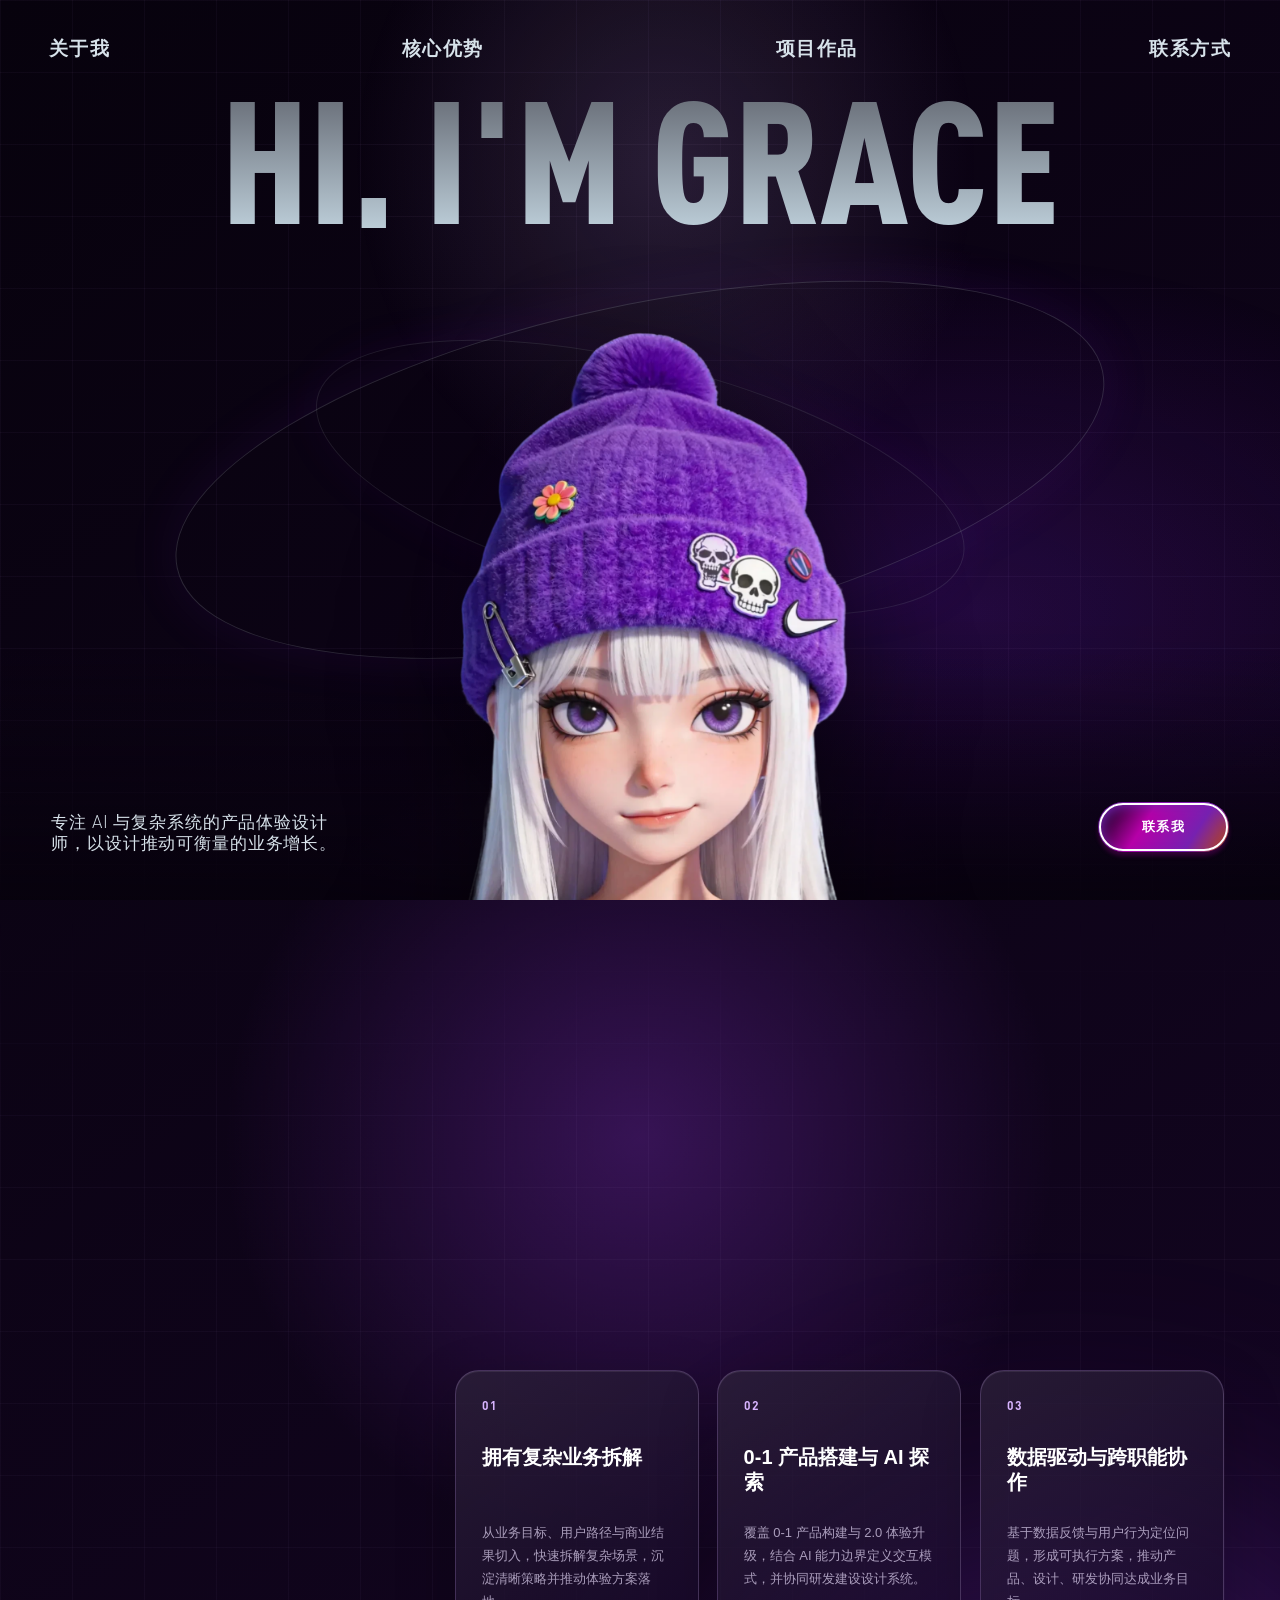
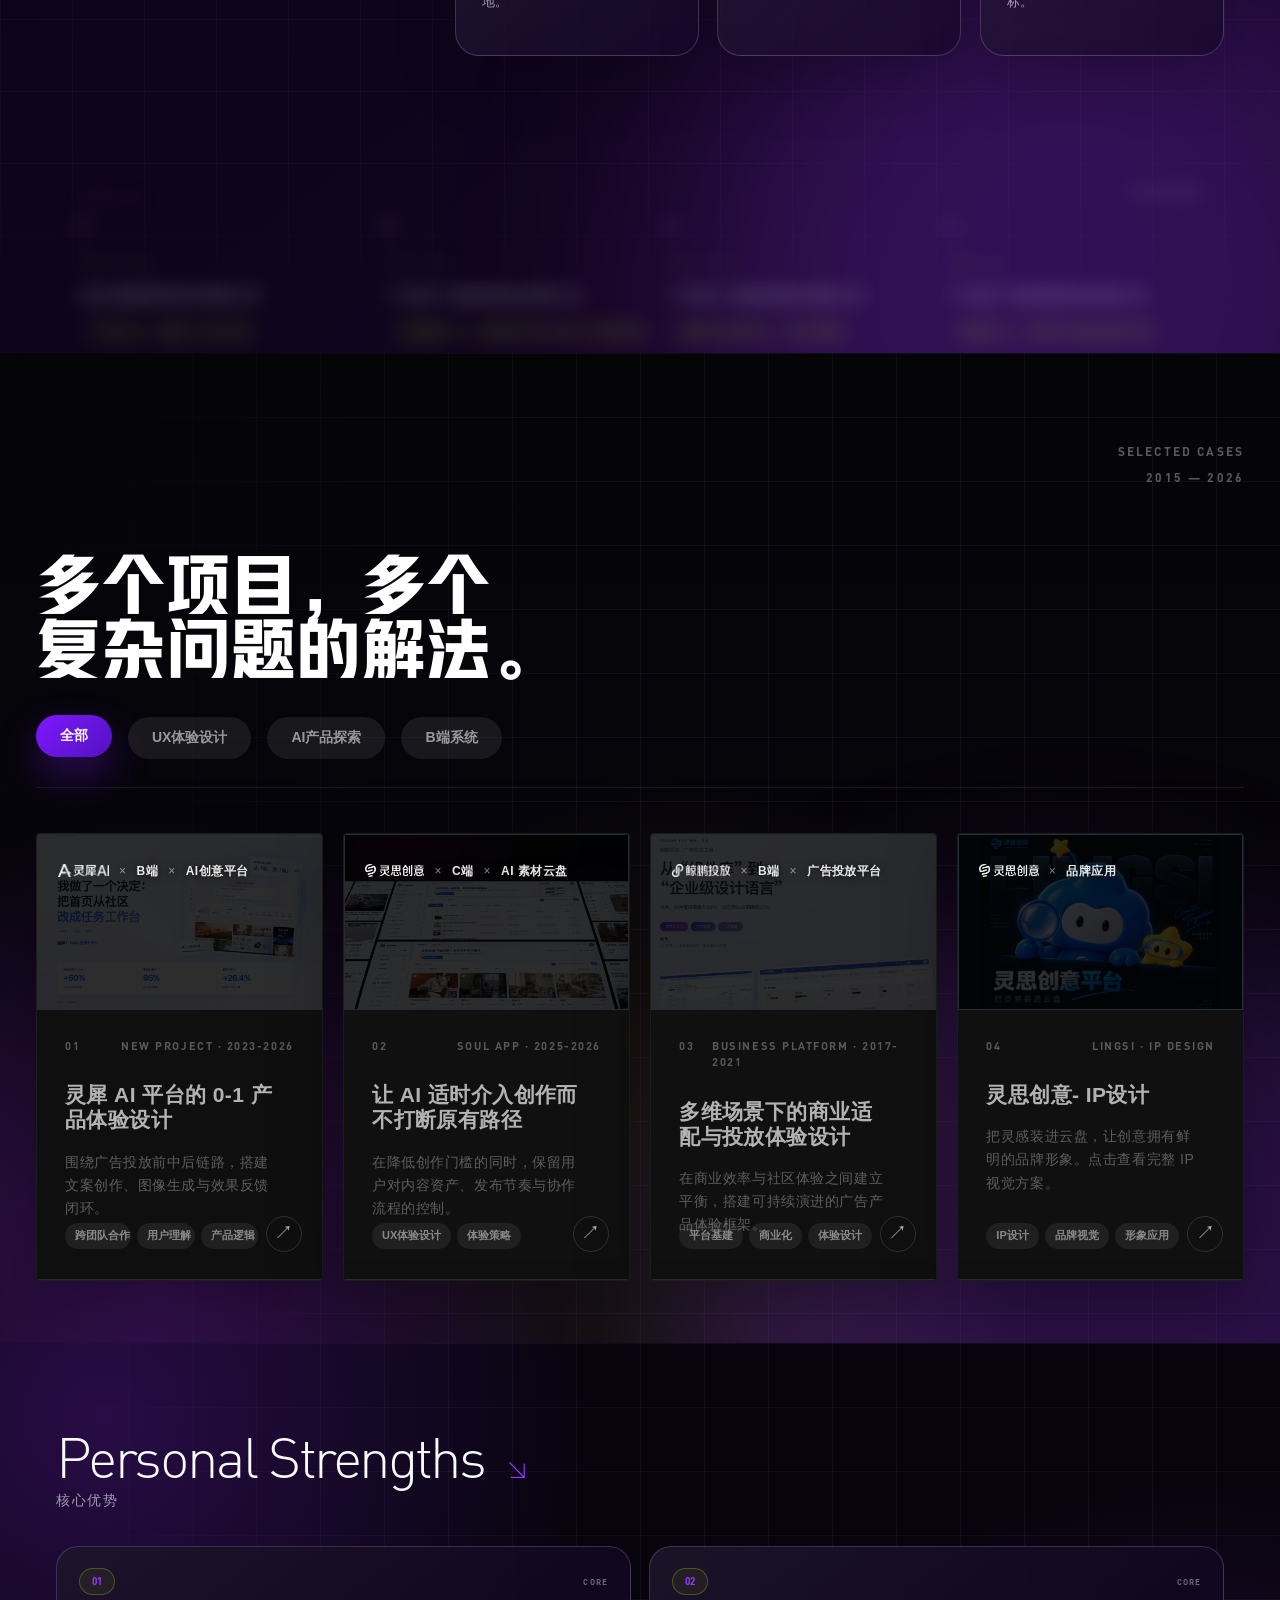
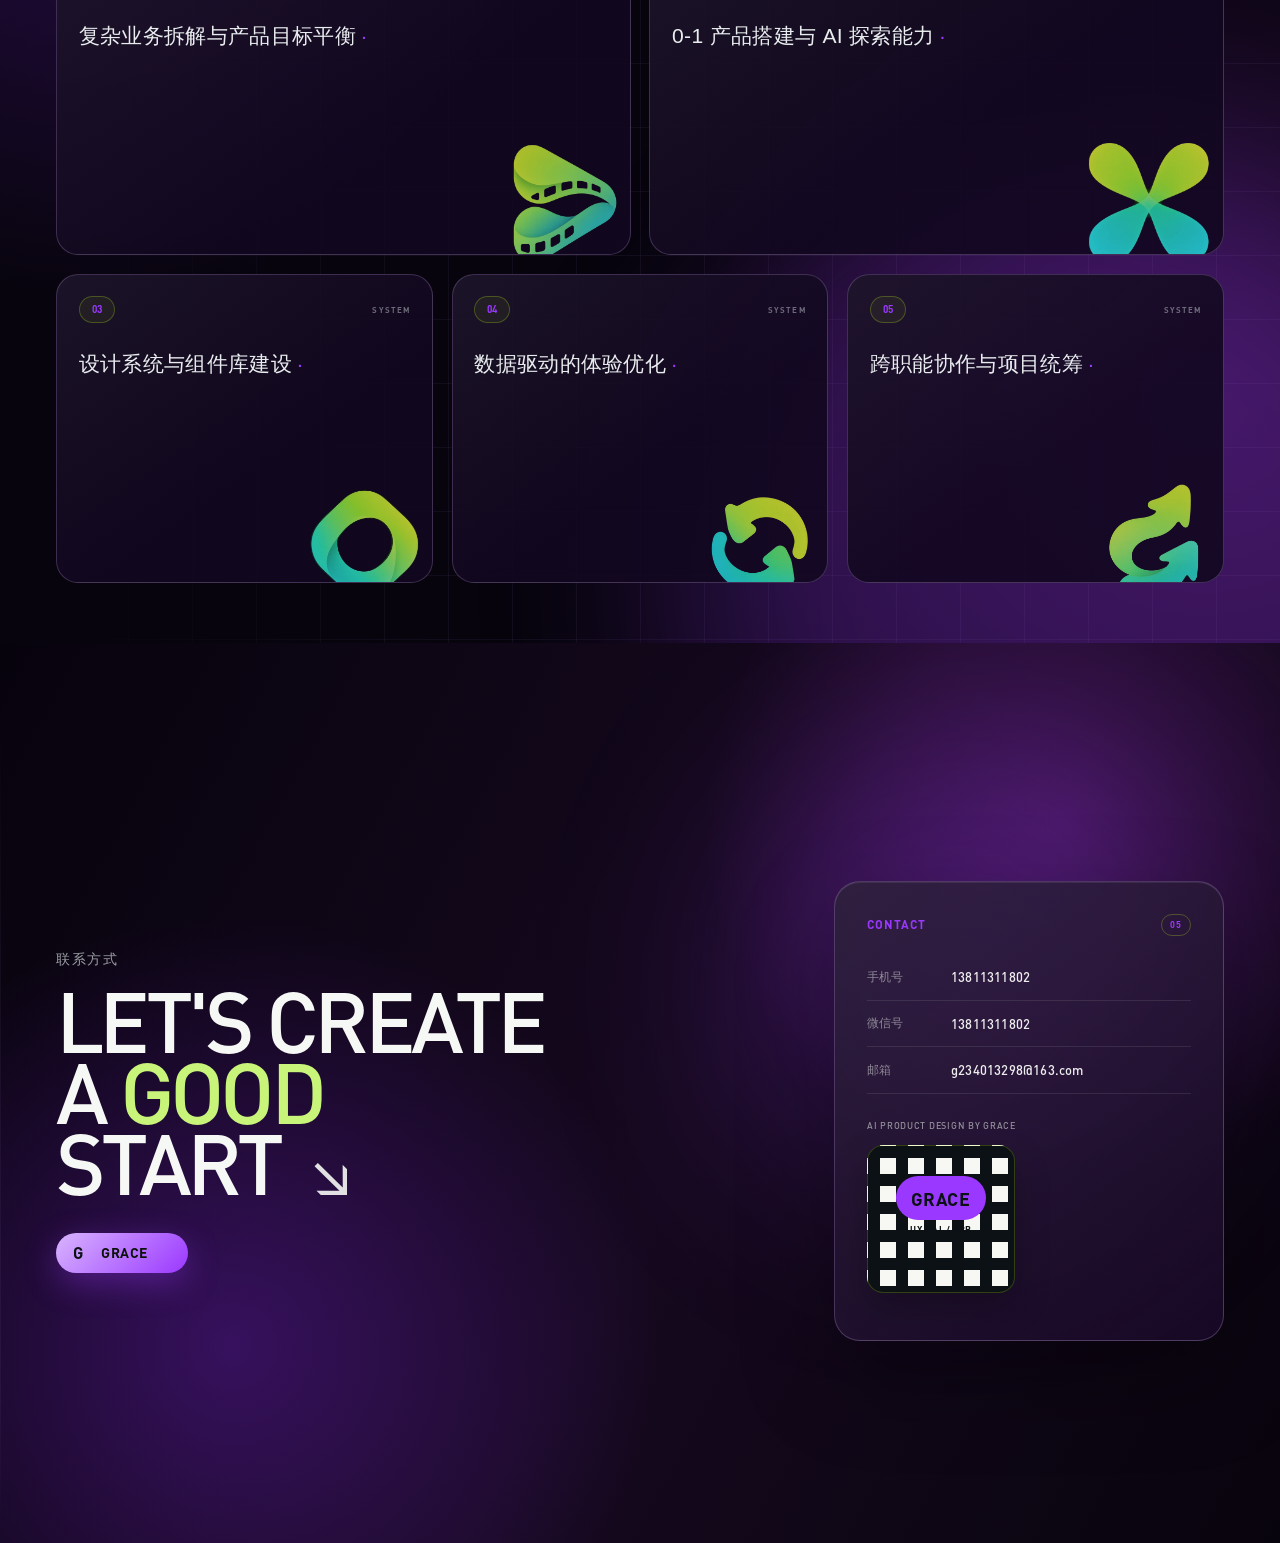
==== index.html @ 40033e13 "Deploy portfolio site" ====
<!DOCTYPE html>
<html lang="zh-CN">
  <head>
    <meta charset="utf-8" />
    <meta name="viewport" content="width=device-width, initial-scale=1" />
    <title>Grace - 资深产品体验设计师作品集</title>
    <meta name="description" content="Grace 的资深产品体验设计师作品集，聚焦 AI 产品、B 端体验、设计系统与商业增长。" />
    <link rel="stylesheet" href="./style.css?v=card-tags-6" />
  </head>
  <body>
    <main class="portfolio-page">
      <header class="site-header portfolio-fixed-nav" aria-label="主导航">
        <a class="brand" href="#home" aria-label="返回首页">
          <span class="brand-mark brand-initial" aria-hidden="true">G</span>
          <span class="brand-name">GRACE</span>
        </a>
        <nav class="primary-nav" aria-label="作品集导航">
          <a href="#experience">工作经历</a>
          <a href="#works">重点项目</a>
          <a href="#strengths">核心优势</a>
        </nav>
        <a class="contact" href="#contact" aria-label="前往联系方式">
          <span class="contact-label">联系方式</span>
        </a>
      </header>

      <section class="portfolio-shell creator-hero" id="home" aria-label="GRACE PORTFOLIO">
        <nav class="creator-nav" aria-label="首屏导航">
          <a href="#experience">关于我</a>
          <a href="#strengths">核心优势</a>
          <a href="#works">项目作品</a>
          <a href="#contact">联系方式</a>
        </nav>

        <div class="creator-heading-wrap" aria-labelledby="hero-title">
          <h1 id="hero-title" class="creator-heading">Hi, i'm Grace</h1>
        </div>

        <div class="hero-magnet" aria-hidden="true">
          <img class="hero-girl" src="./hero-girl.png" alt="" />
        </div>

        <div class="hero-orbit hero-orbit-one" aria-hidden="true"></div>
        <div class="hero-orbit hero-orbit-two" aria-hidden="true"></div>
        <div class="hero-cursor" aria-hidden="true"></div>

        <div class="creator-bottom">
          <p>专注 AI 与复杂系统的产品体验设计师，以设计推动可衡量的业务增长。</p>
          <a class="creator-contact-button" href="#contact">联系我</a>
          <a class="creator-mobile-button" href="#contact">联系我</a>
        </div>
      </section>

      <section class="experience-section" id="experience" aria-labelledby="experience-title">
        <div class="experience-glow" aria-hidden="true"></div>
        <div class="experience-inner scroll-reveal">
          <header class="experience-heading">
            <p>个人经历</p>
            <h2 id="experience-title">WORK EXPERIENCE <span aria-hidden="true">↘</span></h2>
          </header>

          <div class="experience-profile">
            <figure class="experience-portrait">
              <img src="./grace-photo.png" alt="Grace 真实照片" />
              <span class="experience-cursor-tag" aria-hidden="true">
                <span class="experience-cursor-tag-inner">10 YEARS / AI PRODUCT DESIGNER</span>
              </span>
            </figure>

            <div class="experience-about">
              <p class="experience-eyebrow">ABOUT ME</p>
              <h3><span>HI 我是Grace</span><span>UX体验设计师</span></h3>
              <p class="experience-intro">
                资深产品体验设计师，聚焦 AI 产品方向。具备 10 年产品体验与 UI/UX 设计经验，覆盖 0-1 产品搭建、版本迭代、设计系统建设，以及大模型能力与 Agent 工作流在业务场景中的体验落地。
              </p>
              <div class="core-advantages" aria-label="核心优势">
                <article class="advantage-card">
                  <span>01</span>
                  <h4>拥有复杂业务拆解</h4>
                  <p>从业务目标、用户路径与商业结果切入，快速拆解复杂场景，沉淀清晰策略并推动体验方案落地。</p>
                </article>
                <article class="advantage-card">
                  <span>02</span>
                  <h4>0-1 产品搭建与 AI 探索</h4>
                  <p>覆盖 0-1 产品构建与 2.0 体验升级，结合 AI 能力边界定义交互模式，并协同研发建设设计系统。</p>
                </article>
                <article class="advantage-card">
                  <span>03</span>
                  <h4>数据驱动与跨职能协作</h4>
                  <p>基于数据反馈与用户行为定位问题，形成可执行方案，推动产品、设计、研发协同达成业务目标。</p>
                </article>
              </div>
            </div>
          </div>

          <div class="career-block">
            <div class="career-title-row">
              <p>CAREER PATH</p>
              <h3>工作经历</h3>
            </div>
            <div class="career-timeline">
              <article class="career-item">
                <div class="career-marker" aria-hidden="true"></div>
                <time>2015.07 - 2017.02</time>
                <h4>北京浩游网讯科技有限公司</h4>
                <strong>产品中心 · 高级 UI 设计师</strong>
              </article>
              <article class="career-item">
                <div class="career-marker" aria-hidden="true"></div>
                <time>2017.04 - 2021.12</time>
                <h4>广东省广告集团股份有限公司</h4>
                <strong>大数据中心 · 高级交互设计师 / 技术经理</strong>
              </article>
              <article class="career-item">
                <div class="career-marker" aria-hidden="true"></div>
                <time>2022.01 - 2022.12</time>
                <h4>广东省广告集团股份有限公司</h4>
                <strong>创新与发展中心 · 技术经理</strong>
              </article>
              <article class="career-item">
                <div class="career-marker" aria-hidden="true"></div>
                <time>2023.01 - 至今</time>
                <h4>广东省广告集团股份有限公司</h4>
                <strong>数智中心 · 资深产品体验设计师</strong>
              </article>
            </div>
          </div>
        </div>
      </section>

      <section class="personal-works-section" id="works" aria-labelledby="personal-works-title">
        <div class="personal-works-glow" aria-hidden="true"></div>
        <div class="personal-works-inner scroll-reveal">
          <header class="personal-works-heading">
            <div>
              <h2 id="personal-works-title">多个项目，多个<br />复杂问题的解法。</h2>
              <nav class="works-filter" aria-label="项目分类">
                <a class="is-active" href="#works">全部</a>
                <a href="#works">UX体验设计</a>
                <a href="#works">AI产品探索</a>
                <a href="#works">B端系统</a>
              </nav>
            </div>
            <p><span>SELECTED CASES</span><span>2015 — 2026</span></p>
          </header>
          <div class="personal-works-grid">
            <a class="personal-work-card" href="./projects/lingxi-ai/" aria-label="查看灵犀 AI 平台项目">
              <div class="personal-work-cover updated-project-cover">
                <img src="./works/cover-lingxi-ai-v2.png" alt="灵犀 AI 平台项目封面" />
                <div class="cover-product-meta"><img src="./works/logo-lingxi-ai.png" alt="灵犀 AI" /><span>B端</span><span>AI创意平台</span></div>
              </div>
              <div class="personal-work-copy">
                <p><span>01</span><span>NEW PROJECT · 2023-2026</span></p>
                <h3>灵犀 AI 平台的 0-1 产品体验设计</h3>
                <small>围绕广告投放前中后链路，搭建文案创作、图像生成与效果反馈闭环。</small>
                <ul><li>跨团队合作</li><li>用户理解</li><li>产品逻辑</li></ul>
                <span class="case-arrow" aria-hidden="true">↗</span>
              </div>
            </a>
            <a class="personal-work-card" href="./projects/lingsi/index.html" aria-label="查看灵思创意项目">
              <div class="personal-work-cover updated-project-cover">
                <img src="./works/cover-lingsi-platform.png" alt="灵思创意素材平台项目封面" />
                <div class="cover-product-meta"><img src="./works/logo-lingsi.png" alt="灵思创意" /><span>C端</span><span>AI 素材云盘</span></div>
              </div>
              <div class="personal-work-copy">
                <p><span>02</span><span>SOUL APP · 2025-2026</span></p>
                <h3>让 AI 适时介入创作而不打断原有路径</h3>
                <small>在降低创作门槛的同时，保留用户对内容资产、发布节奏与协作流程的控制。</small>
                <ul><li>UX体验设计</li><li>体验策略</li></ul>
                <span class="case-arrow" aria-hidden="true">↗</span>
              </div>
            </a>
            <a class="personal-work-card" href="./projects/jingpeng/" aria-label="查看鲸鹏投放系统项目">
              <div class="personal-work-cover updated-project-cover">
                <img src="./works/cover-jingpeng-v2.png" alt="鲸鹏投放系统项目封面" />
                <div class="cover-product-meta"><img src="./works/logo-jingpeng.png" alt="鲸鹏投放" /><span>B端</span><span>广告投放平台</span></div>
              </div>
              <div class="personal-work-copy">
                <p><span>03</span><span>BUSINESS PLATFORM · 2017-2021</span></p>
                <h3>多维场景下的商业适配与投放体验设计</h3>
                <small>在商业效率与社区体验之间建立平衡，搭建可持续演进的广告产品体验框架。</small>
                <ul><li>平台基建</li><li>商业化</li><li>体验设计</li></ul>
                <span class="case-arrow" aria-hidden="true">↗</span>
              </div>
            </a>
            <a class="personal-work-card" href="./projects/lingsi-ip/" aria-label="查看灵思创意- IP设计">
              <div class="personal-work-cover lingsi-ip-cover">
                <img src="./projects/lingsi-ip/cover.png" alt="灵思创意平台 IP：蓝色云朵与黄色星星，把灵感装进云盘" />
                <div class="cover-product-meta"><img src="./works/logo-lingsi.png" alt="灵思创意" /><span>品牌应用</span></div>
              </div>
              <div class="personal-work-copy">
                <p><span>04</span><span>LINGSI · IP DESIGN</span></p>
                <h3>灵思创意- IP设计</h3>
                <small>把灵感装进云盘，让创意拥有鲜明的品牌形象。点击查看完整 IP 视觉方案。</small>
                <ul><li>IP设计</li><li>品牌视觉</li><li>形象应用</li></ul>
                <span class="case-arrow" aria-hidden="true">↗</span>
              </div>
            </a>
          </div>
        </div>
      </section>

      <section class="strengths-section" id="strengths" aria-labelledby="strengths-title">
        <div class="strengths-glow" aria-hidden="true"></div>
        <div class="strengths-inner scroll-reveal">
          <header class="strengths-heading">
            <p>核心优势</p>
            <h2 id="strengths-title">Personal Strengths <span aria-hidden="true">↘</span></h2>
          </header>
          <div class="strengths-grid">
            <article class="strength-card strength-card-wide" tabindex="0">
              <div class="strength-card-meta"><span>01</span><small>CORE</small></div>
              <h3>复杂业务拆解与产品目标平衡<span>·</span></h3>
              <div class="strength-details"><ul><li>业务链路梳理</li><li>用户需求洞察</li><li>商业目标落地</li></ul></div>
              <img src="./strengths/strength-1.webp" alt="" />
            </article>
            <article class="strength-card strength-card-wide" tabindex="0">
              <div class="strength-card-meta"><span>02</span><small>CORE</small></div>
              <h3>0-1 产品搭建与 AI 探索能力<span>·</span></h3>
              <div class="strength-details"><ul><li>AIGC 产品设计</li><li>Agent 工作流理解</li><li>版本体验升级</li></ul></div>
              <img src="./strengths/strength-2.webp" alt="" />
            </article>
            <article class="strength-card" tabindex="0">
              <div class="strength-card-meta"><span>03</span><small>SYSTEM</small></div>
              <h3>设计系统与组件库建设<span>·</span></h3>
              <div class="strength-details"><ul><li>规范统一</li><li>研发协同</li><li>持续维护拓展</li></ul></div>
              <img src="./strengths/strength-3.webp" alt="" />
            </article>
            <article class="strength-card" tabindex="0">
              <div class="strength-card-meta"><span>04</span><small>SYSTEM</small></div>
              <h3>数据驱动的体验优化<span>·</span></h3>
              <div class="strength-details"><ul><li>埋点分析</li><li>操作路径诊断</li><li>反馈闭环验证</li></ul></div>
              <img src="./strengths/strength-4.webp" alt="" />
            </article>
            <article class="strength-card" tabindex="0">
              <div class="strength-card-meta"><span>05</span><small>SYSTEM</small></div>
              <h3>跨职能协作与项目统筹<span>·</span></h3>
              <div class="strength-details"><ul><li>评审机制搭建</li><li>排期进度管理</li><li>多项目并行交付</li></ul></div>
              <img src="./strengths/strength-5.webp" alt="" />
            </article>
          </div>
        </div>
      </section>

      <section class="contact-section" id="contact" aria-labelledby="contact-title">
        <div class="contact-section-glow" aria-hidden="true"></div>
        <div class="contact-section-inner scroll-reveal">
          <div class="contact-intro">
            <p class="contact-section-kicker">联系方式</p>
            <h2 id="contact-title" class="text-pressure">
              <span class="text-pressure-line"><span class="text-pressure-segment">LET'S CREATE</span></span>
              <span class="text-pressure-line"><span class="text-pressure-segment">A&nbsp;</span><span class="text-pressure-segment is-accent">GOOD</span></span>
              <span class="text-pressure-line"><span class="text-pressure-segment">START&nbsp;</span><span class="text-pressure-segment is-arrow">↘</span></span>
            </h2>
            <a class="contact-brand" href="#home" aria-label="返回首页">
              <span class="contact-brand-mark brand-initial" aria-hidden="true">G</span>
              <span>GRACE</span>
            </a>
          </div>
          <aside class="contact-panel" aria-label="Grace 联系方式">
            <div class="contact-panel-topline"><span>CONTACT</span><small>05</small></div>
            <dl class="contact-list">
              <div><dt>手机号</dt><dd><a href="tel:13811311802">13811311802</a></dd></div>
              <div><dt>微信号</dt><dd>13811311802</dd></div>
              <div><dt>邮箱</dt><dd><a href="mailto:g234013298@163.com">g234013298@163.com</a></dd></div>
            </dl>
            <div class="contact-qr-block">
              <p>AI PRODUCT DESIGN BY GRACE</p>
              <div class="contact-qr-frame contact-card-code">
                <span>GRACE</span>
                <small>UX / AI / B2B</small>
              </div>
            </div>
          </aside>
        </div>
      </section>
    </main>
    <script src="./app.js?v=home-entry-4"></script>
  </body>
</html>
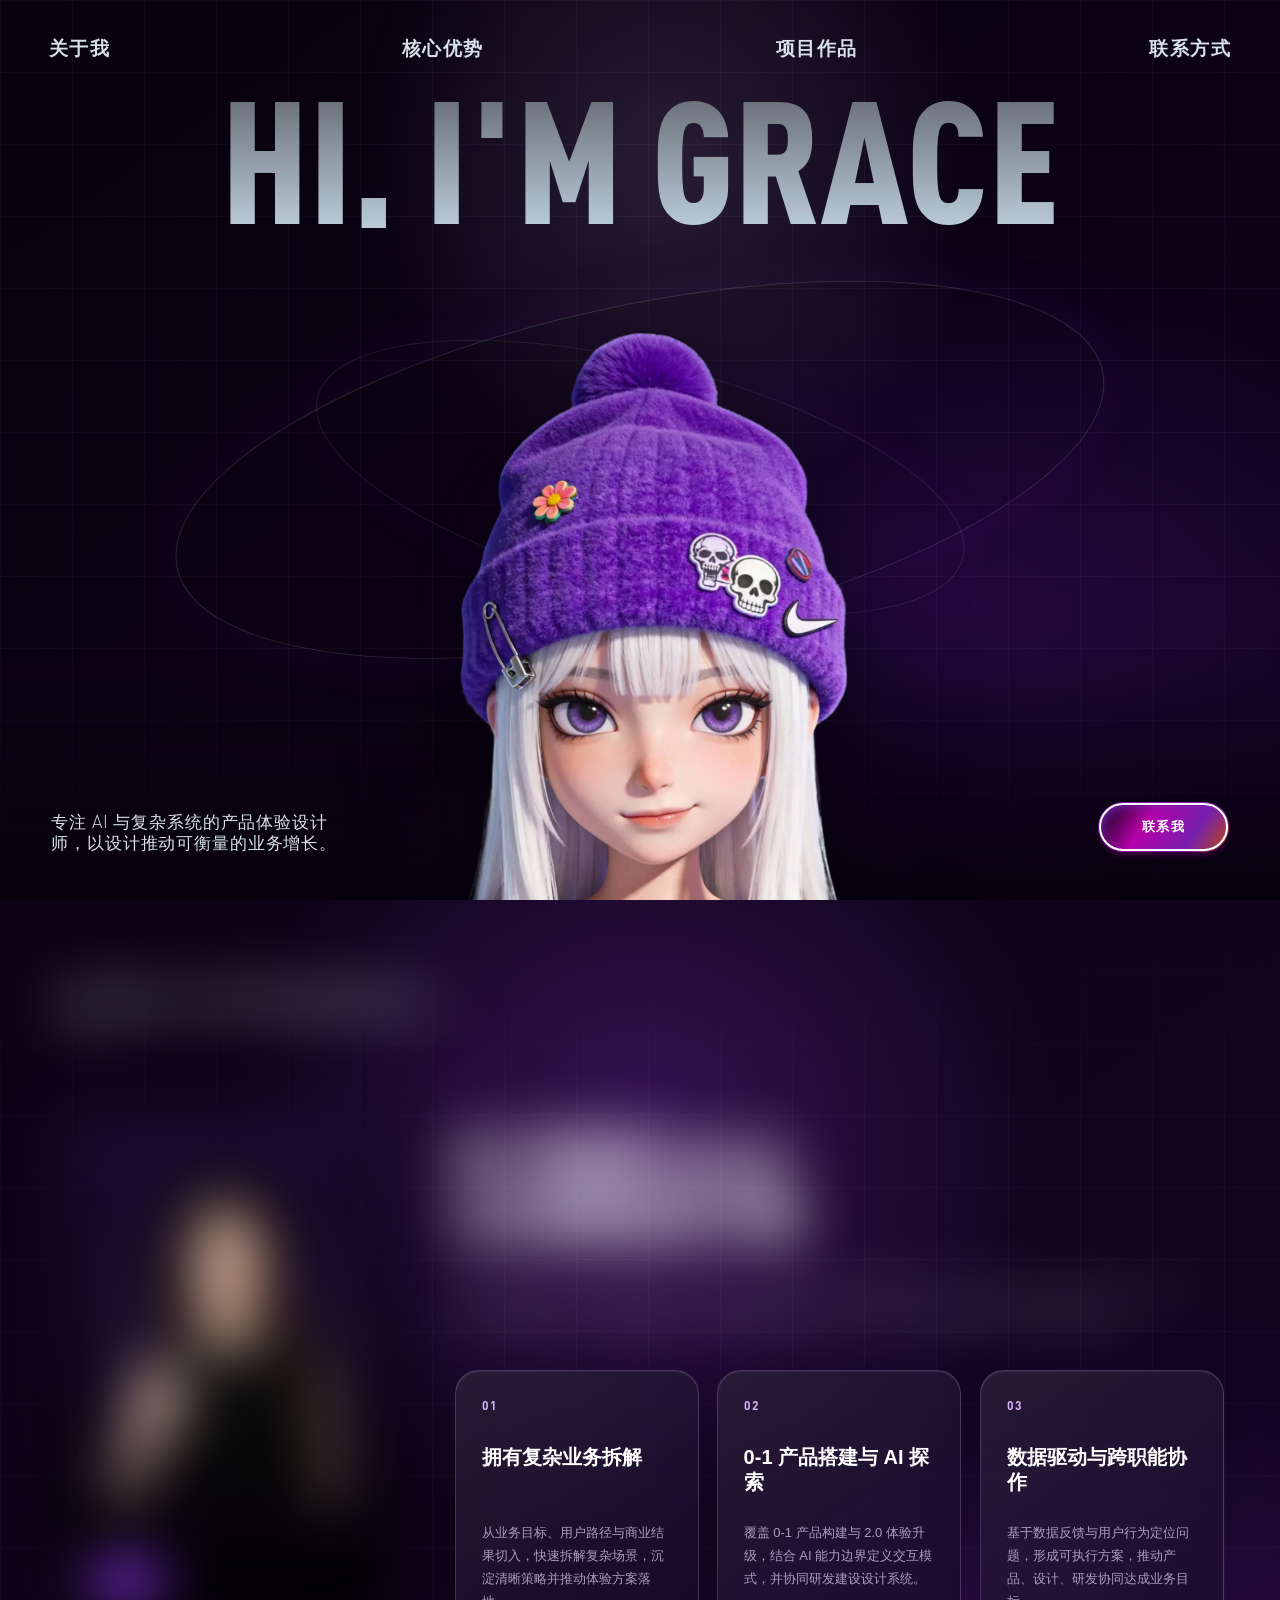
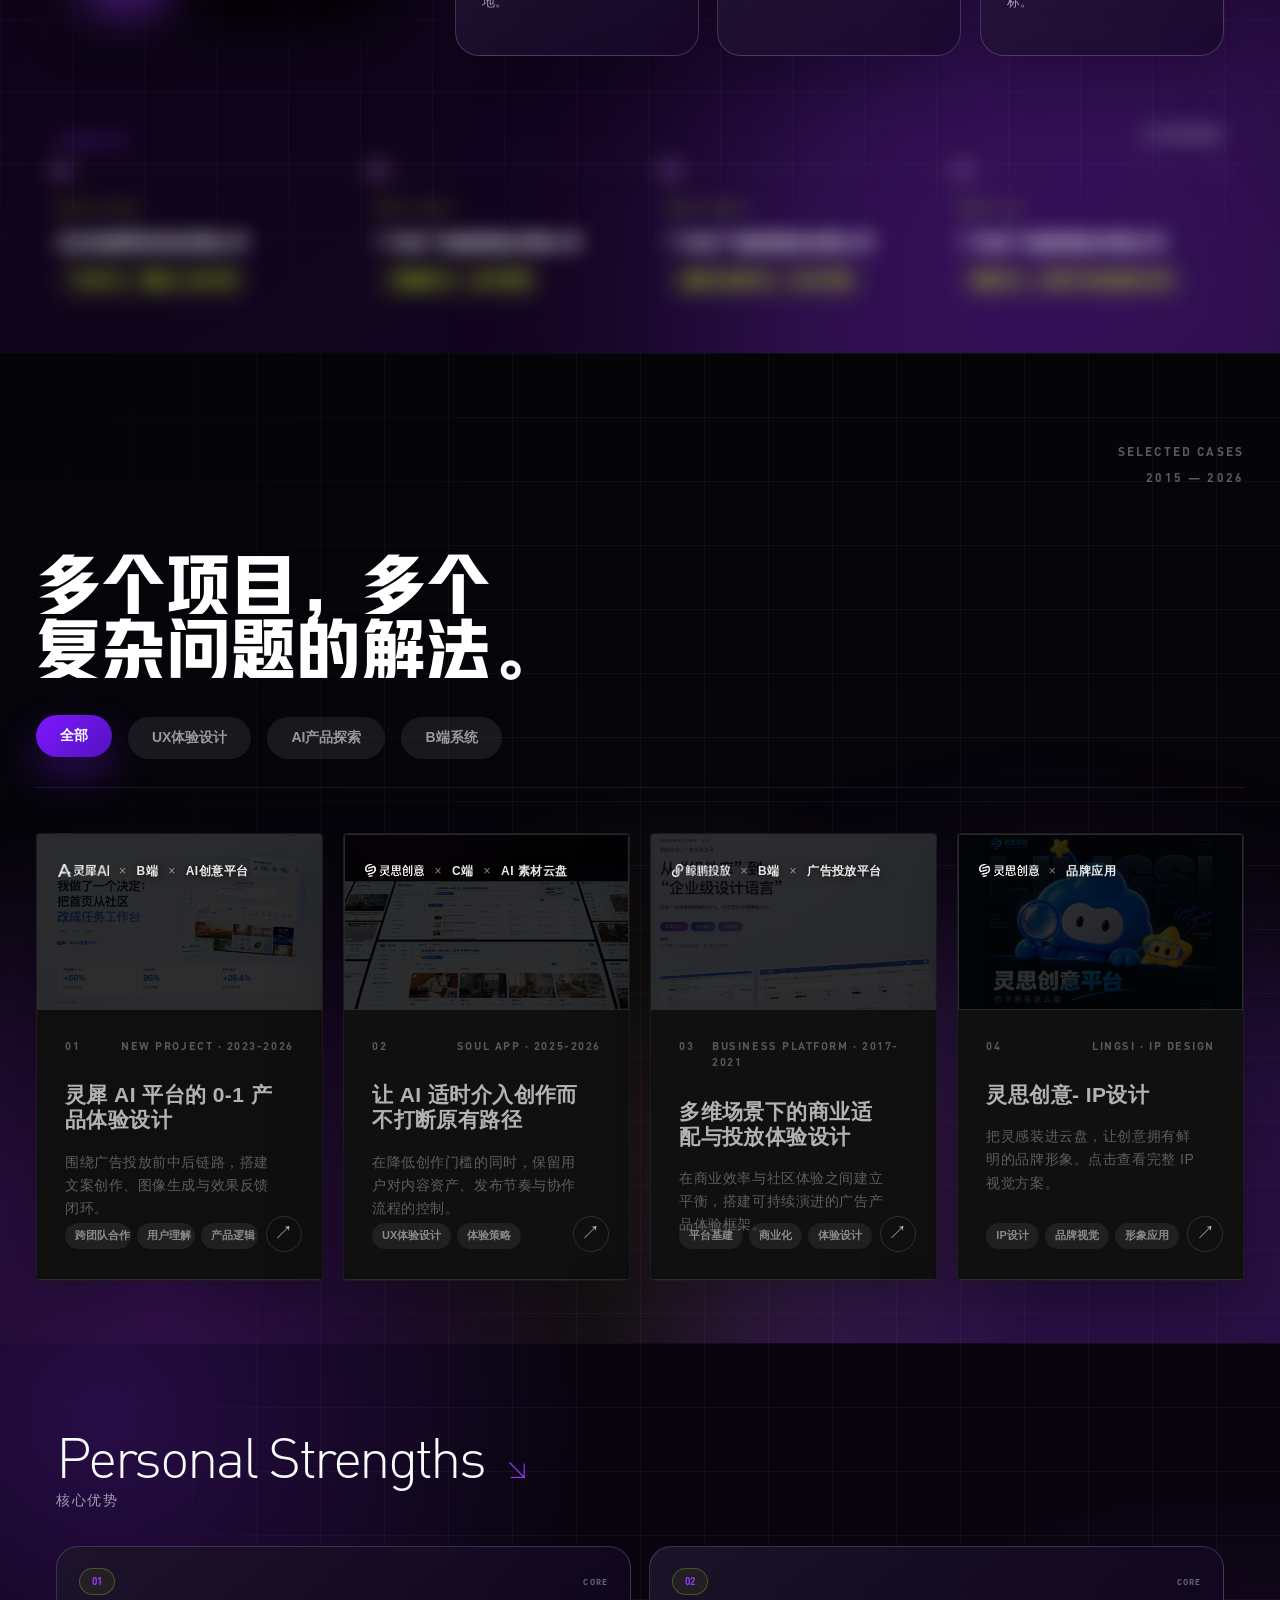
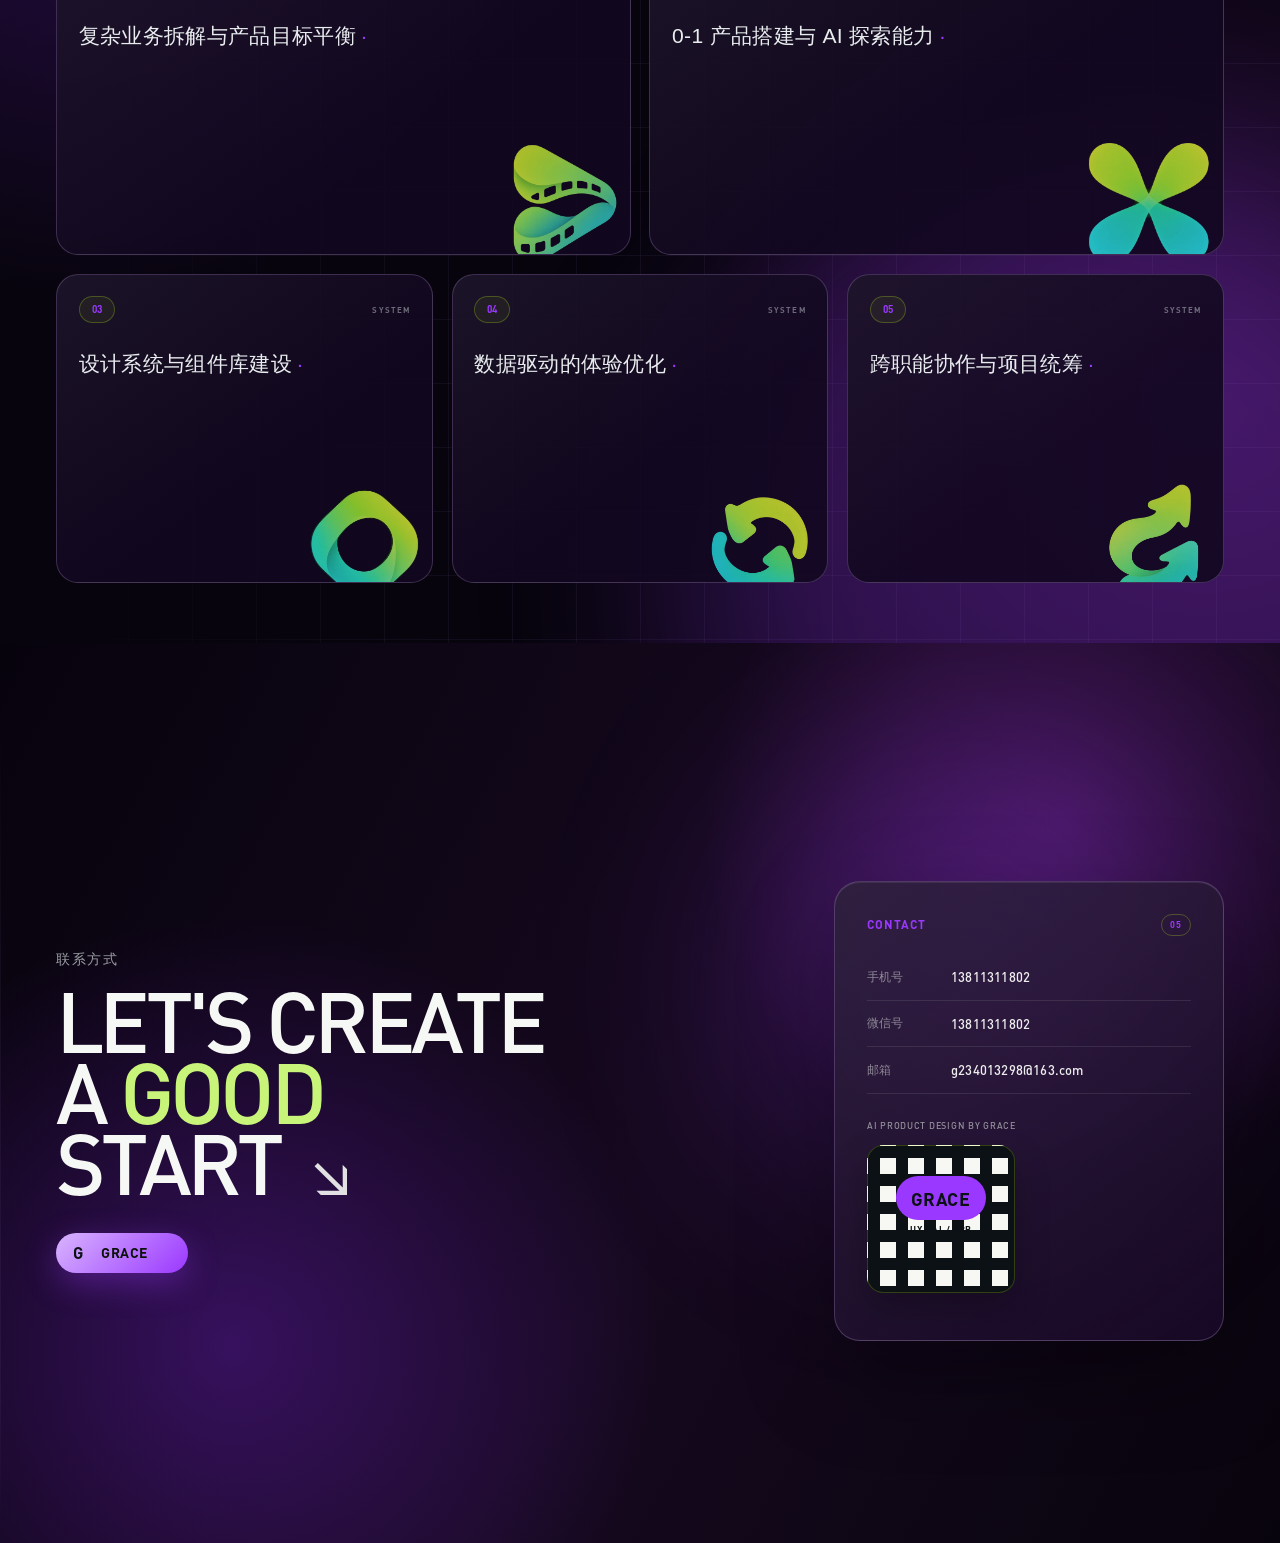
==== commit 424a6432: "Update career titles and refine Lingxi case study" ====
--- a/index.html
+++ b/index.html
@@ -109,13 +109,13 @@
                 <div class="career-marker" aria-hidden="true"></div>
                 <time>2017.04 - 2021.12</time>
                 <h4>广东省广告集团股份有限公司</h4>
-                <strong>大数据中心 · 高级交互设计师 / 技术经理</strong>
+                <strong>大数据中心 · 设计经理</strong>
               </article>
               <article class="career-item">
                 <div class="career-marker" aria-hidden="true"></div>
                 <time>2022.01 - 2022.12</time>
                 <h4>广东省广告集团股份有限公司</h4>
-                <strong>创新与发展中心 · 技术经理</strong>
+                <strong>创新与发展中心 · 设计经理</strong>
               </article>
               <article class="career-item">
                 <div class="career-marker" aria-hidden="true"></div>
@@ -144,7 +144,7 @@
             <p><span>SELECTED CASES</span><span>2015 — 2026</span></p>
           </header>
           <div class="personal-works-grid">
-            <a class="personal-work-card" href="./projects/lingxi-ai/" aria-label="查看灵犀 AI 平台项目">
+            <a class="personal-work-card" href="./projects/lingxi-ai/index.html" aria-label="查看灵犀 AI 平台项目">
               <div class="personal-work-cover updated-project-cover">
                 <img src="./works/cover-lingxi-ai-v2.png" alt="灵犀 AI 平台项目封面" />
                 <div class="cover-product-meta"><img src="./works/logo-lingxi-ai.png" alt="灵犀 AI" /><span>B端</span><span>AI创意平台</span></div>
@@ -170,7 +170,7 @@
                 <span class="case-arrow" aria-hidden="true">↗</span>
               </div>
             </a>
-            <a class="personal-work-card" href="./projects/jingpeng/" aria-label="查看鲸鹏投放系统项目">
+            <a class="personal-work-card" href="./projects/jingpeng/index.html" aria-label="查看鲸鹏投放系统项目">
               <div class="personal-work-cover updated-project-cover">
                 <img src="./works/cover-jingpeng-v2.png" alt="鲸鹏投放系统项目封面" />
                 <div class="cover-product-meta"><img src="./works/logo-jingpeng.png" alt="鲸鹏投放" /><span>B端</span><span>广告投放平台</span></div>
@@ -183,7 +183,7 @@
                 <span class="case-arrow" aria-hidden="true">↗</span>
               </div>
             </a>
-            <a class="personal-work-card" href="./projects/lingsi-ip/" aria-label="查看灵思创意- IP设计">
+            <a class="personal-work-card" href="./projects/lingsi-ip/index.html" aria-label="查看灵思创意- IP设计">
               <div class="personal-work-cover lingsi-ip-cover">
                 <img src="./projects/lingsi-ip/cover.png" alt="灵思创意平台 IP：蓝色云朵与黄色星星，把灵感装进云盘" />
                 <div class="cover-product-meta"><img src="./works/logo-lingsi.png" alt="灵思创意" /><span>品牌应用</span></div>
